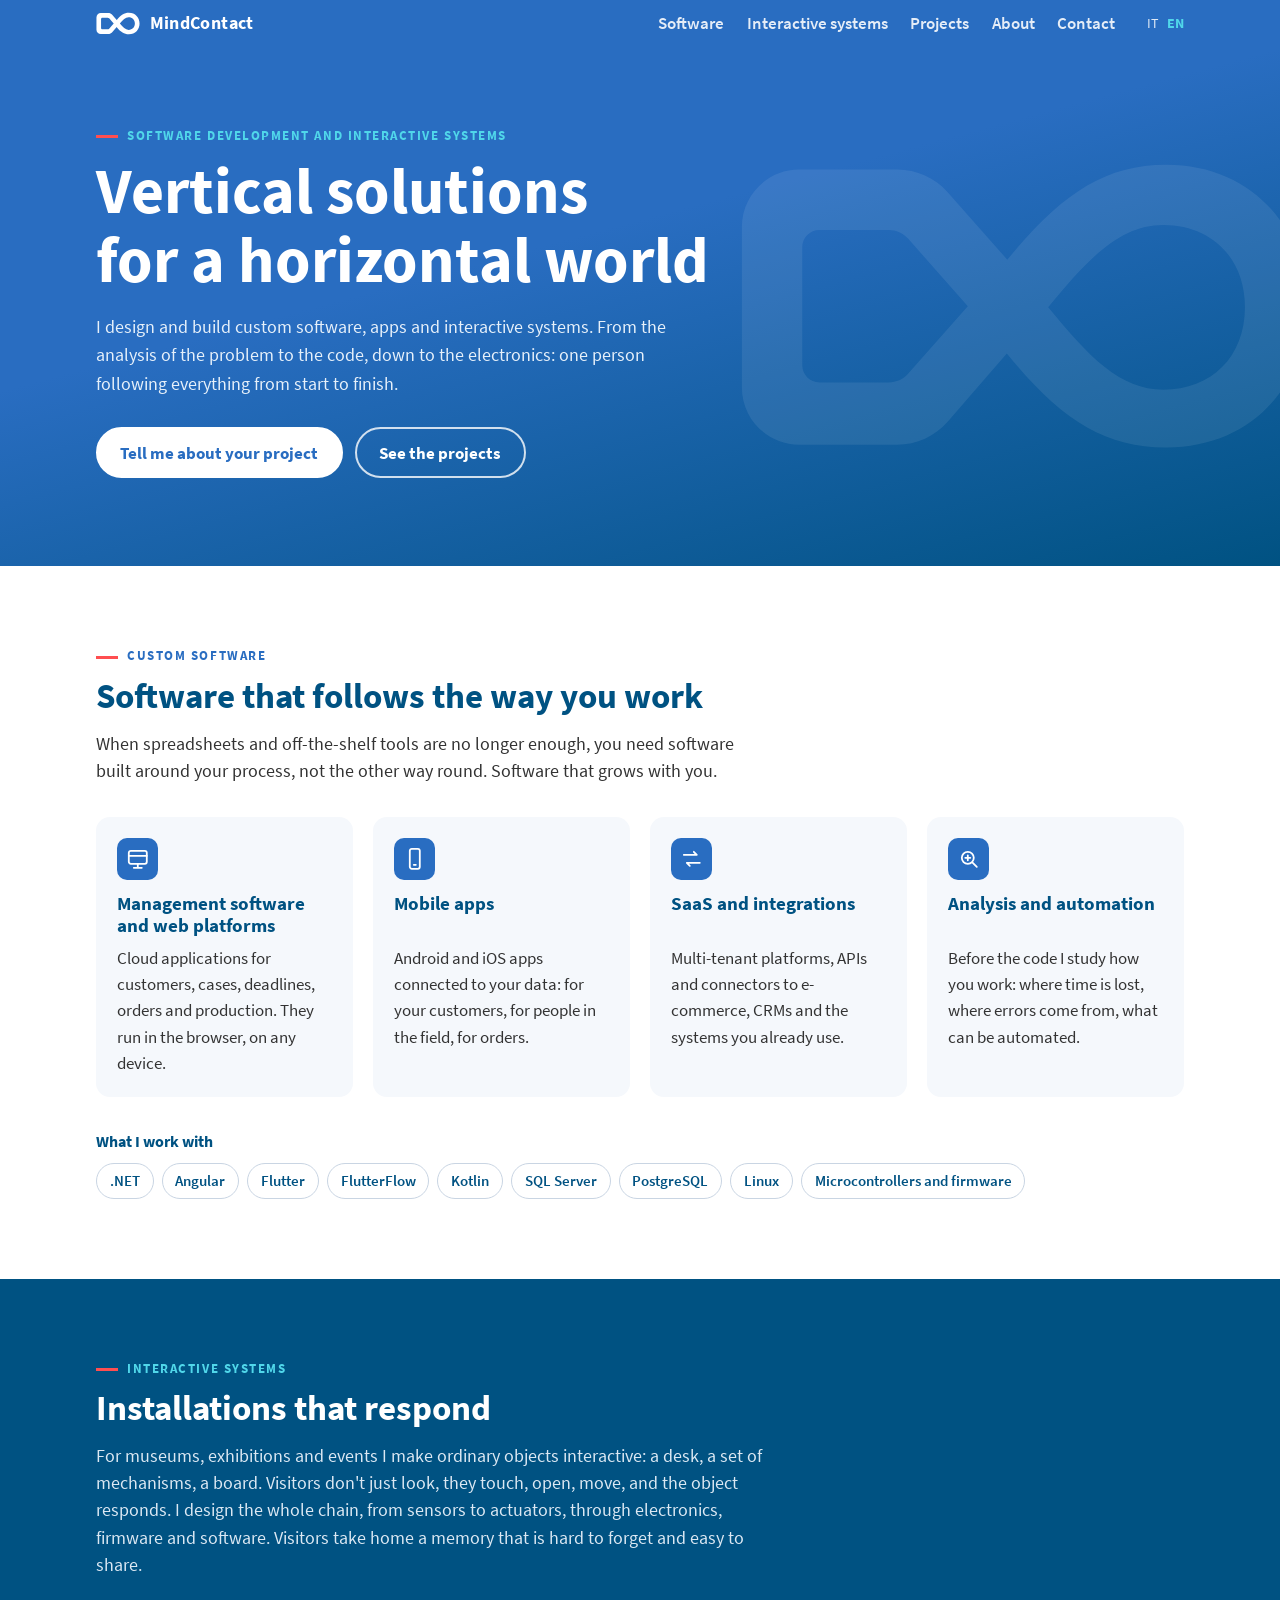
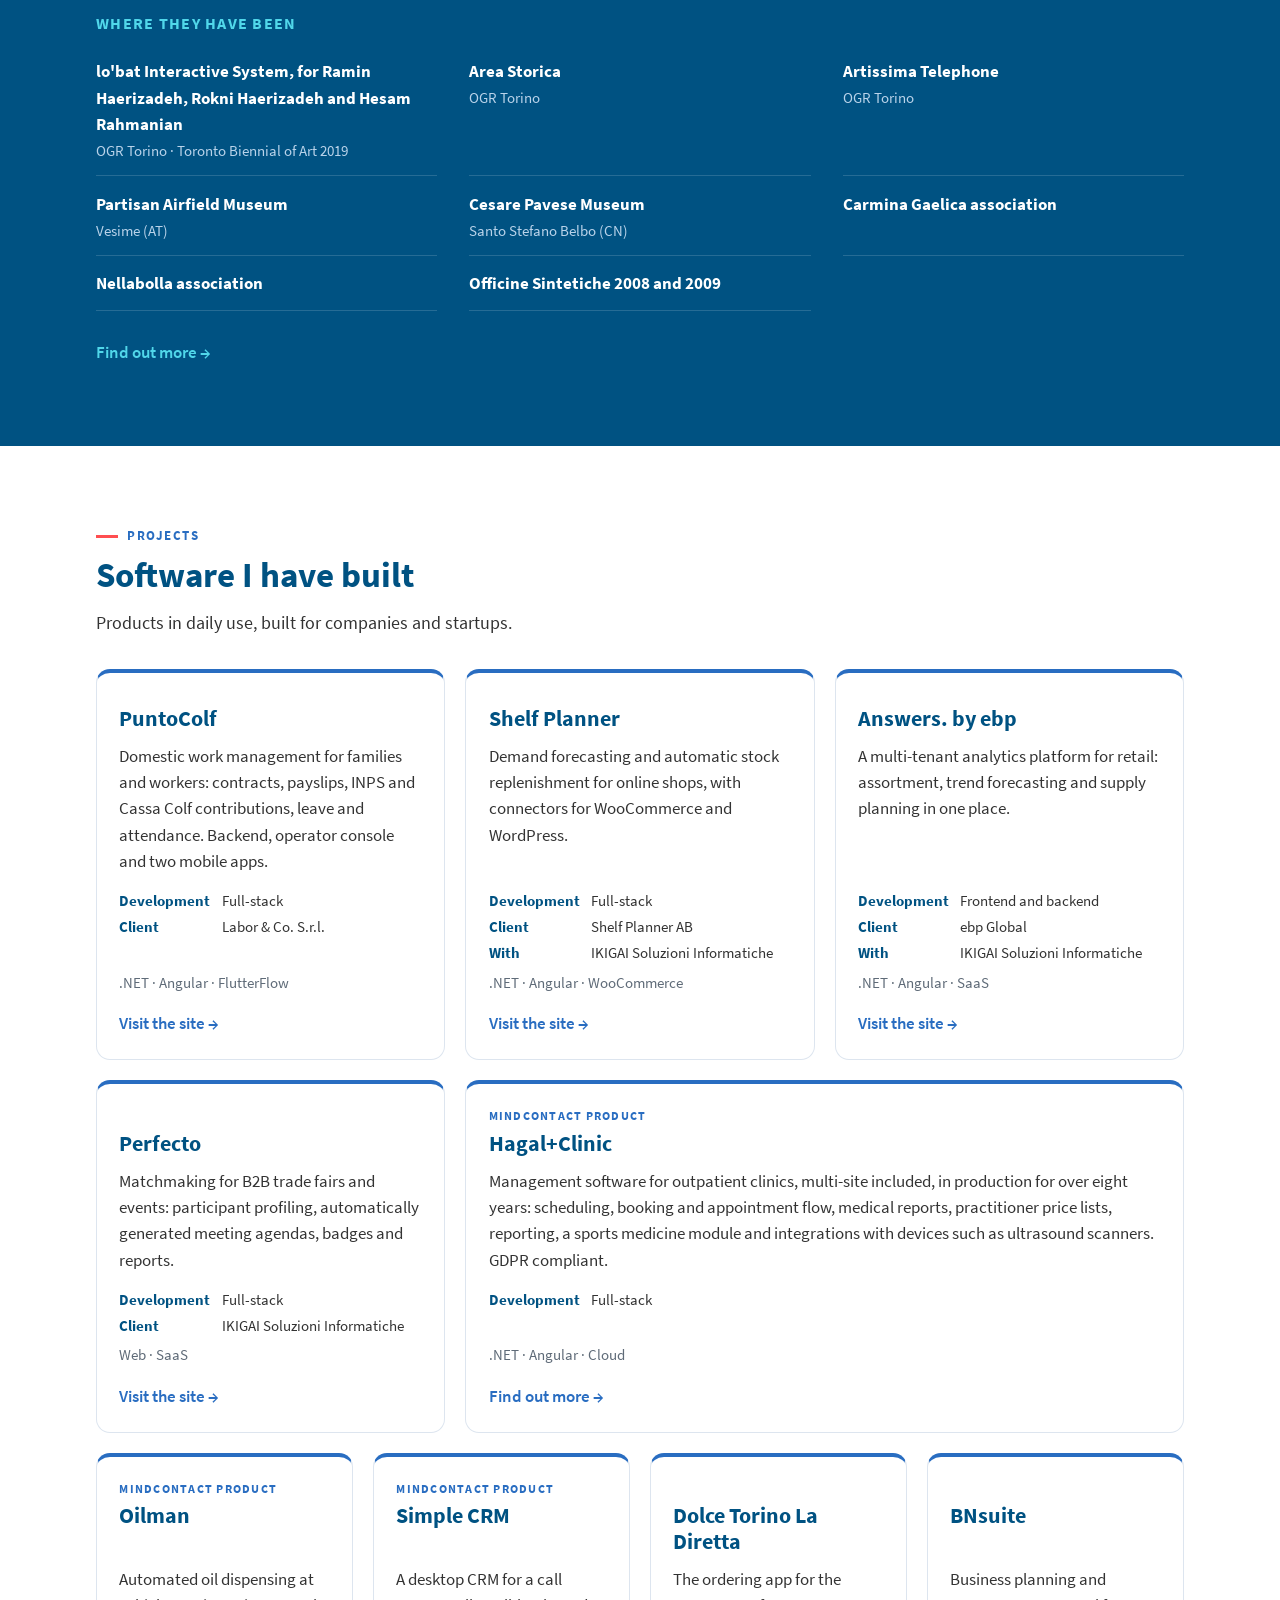
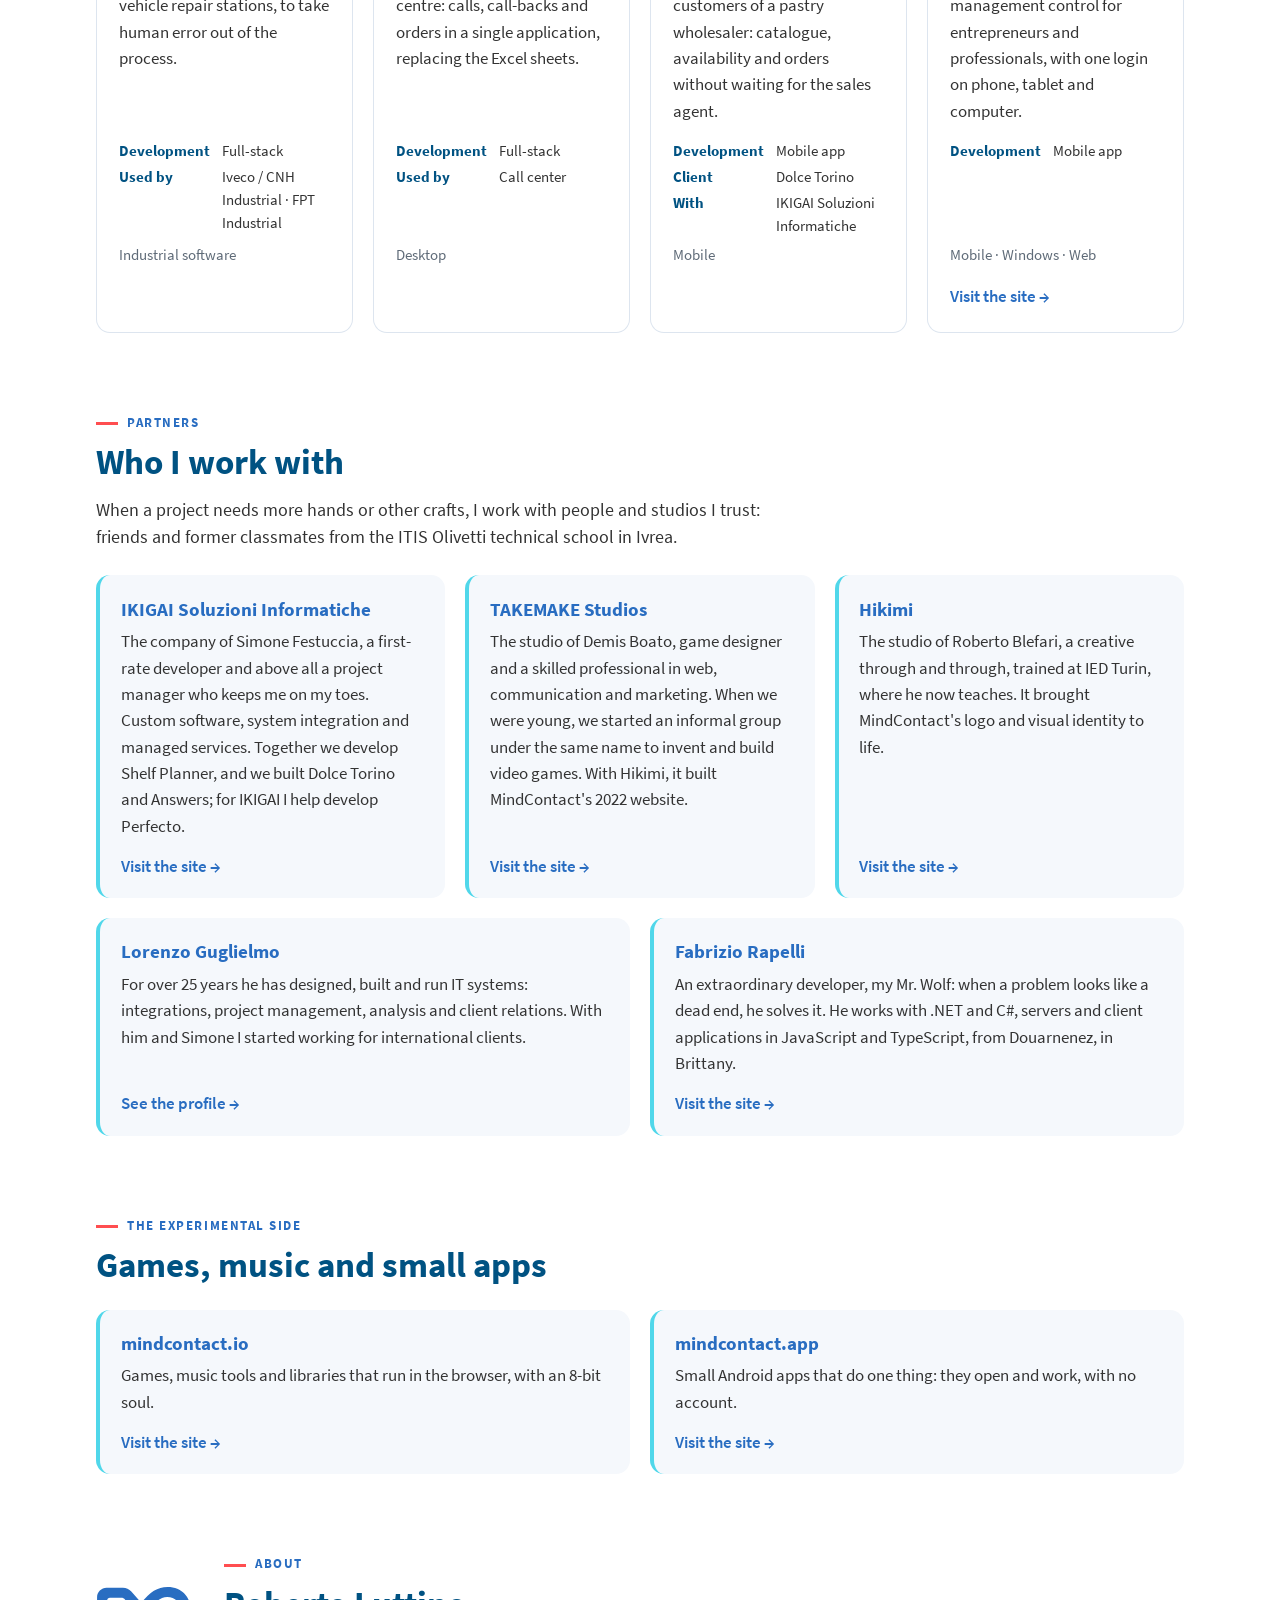
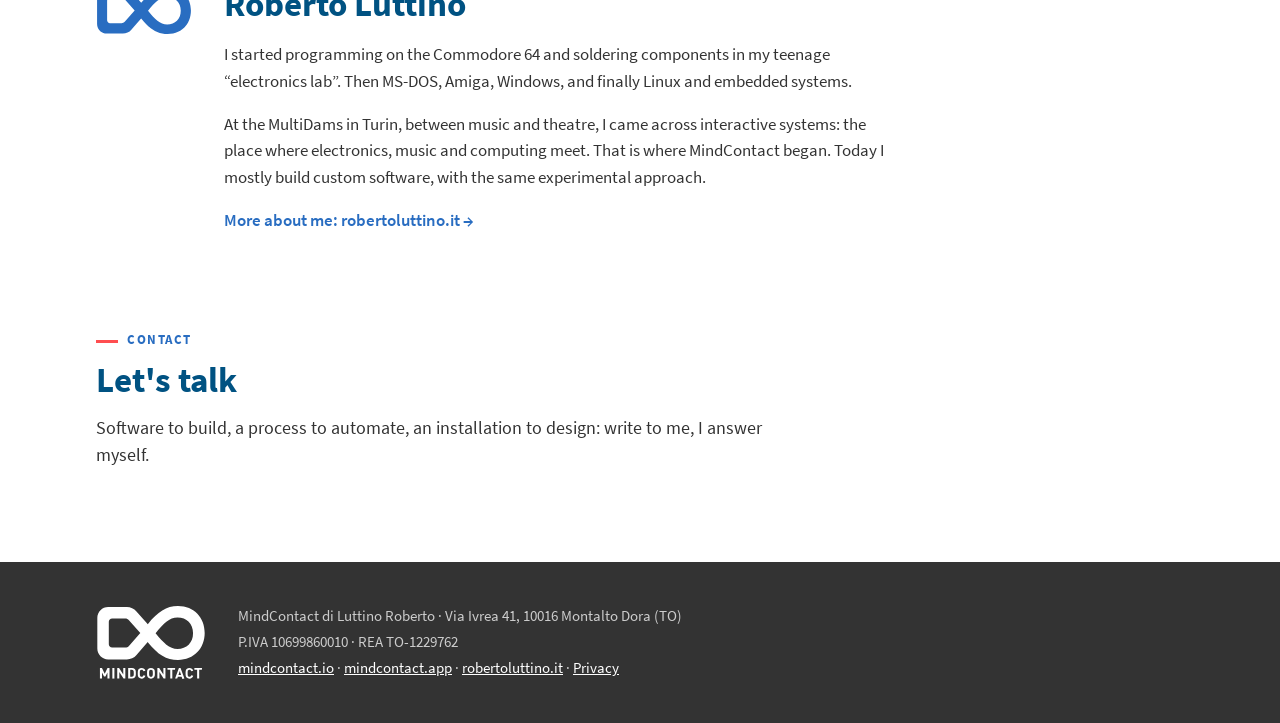
==== docs/en/index.html @ 70310ab3 "feat: sito statico di mindcontact.net" ====
<!doctype html>
<html lang="en">
<head>
<meta charset="utf-8">
<meta name="viewport" content="width=device-width, initial-scale=1">
<title>MindContact — software development and interactive systems</title>
<meta name="description" content="MindContact designs and builds custom software, apps and interactive systems for museums, exhibitions and events. Roberto Luttino, Turin, Italy.">
<meta name="theme-color" content="#296DC1">
<link rel="canonical" href="https://www.mindcontact.net/en/">
<link rel="alternate" hreflang="it" href="https://www.mindcontact.net/">
<link rel="alternate" hreflang="en" href="https://www.mindcontact.net/en/">
<meta property="og:title" content="MindContact — software development and interactive systems">
<meta property="og:description" content="MindContact designs and builds custom software, apps and interactive systems for museums, exhibitions and events. Roberto Luttino, Turin, Italy.">
<meta property="og:url" content="https://www.mindcontact.net/en/">
<meta property="og:type" content="website">
<link rel="icon" href="../assets/img/favicon.svg" type="image/svg+xml">
<link rel="apple-touch-icon" href="../assets/img/apple-touch-icon.png">
<link rel="preload" href="../assets/fonts/SourceSansPro-Regular.woff2" as="font" type="font/woff2" crossorigin>
<link rel="stylesheet" href="../assets/site.css">
</head>
<body>
<!-- Generata da tools/build.py: non modificarla a mano, si riscrive. -->
<header class="top">
  <div class="top-inner">
    <a class="brand" href="./"><img src="../assets/img/mark-white.svg" alt="" width="44" height="23"><span>MindContact</span></a>
    <p class="lang"><a href="../" hreflang="it" lang="it">IT</a><strong>EN</strong></p>
    <details class="menu">
      <summary>Menu</summary>
      <nav><a href="#software">Software</a><a href="interactive-systems/">Interactive systems</a><a href="#progetti">Projects</a><a href="#chi-sono">About</a><a href="#contatti">Contact</a></nav>
    </details>
  </div>
</header>
<main>
  <section class="hero">
    <div class="hero-inner">
      <p class="kicker">Software development and interactive systems</p>
      <h1>Vertical solutions<br>for a horizontal world</h1>
      <p class="lede">I design and build custom software, apps and interactive systems. From the analysis of the problem to the code, down to the electronics: one person following everything from start to finish.</p>
      <p class="hero-actions"><a class="button" href="#contatti">Tell me about your project</a><a class="button button--ghost" href="#progetti">See the projects</a></p>
    </div>
    <img class="hero-mark" src="../assets/img/mark-white.svg" alt="" width="776" height="396">
  </section>
  <section class="section" id="software">
    <p class="kicker">Custom software</p>
    <h2>Software that follows the way you work</h2>
    <p class="section-lede">When spreadsheets and off-the-shelf tools are no longer enough, you need software built around your process, not the other way round. Software that grows with you.</p>
    <ul class="tiles">
      <li class="tile"><svg class="tile-icon" viewBox="0 0 24 24" aria-hidden="true"><rect x="3" y="4" width="18" height="13" rx="2"/><path d="M8 21h8M12 17v4M3 9h18"/></svg><h3>Management software and web platforms</h3><p>Cloud applications for customers, cases, deadlines, orders and production. They run in the browser, on any device.</p></li>
      <li class="tile"><svg class="tile-icon" viewBox="0 0 24 24" aria-hidden="true"><rect x="7" y="2" width="10" height="20" rx="2"/><path d="M11 18h2"/></svg><h3>Mobile apps</h3><p>Android and iOS apps connected to your data: for your customers, for people in the field, for orders.</p></li>
      <li class="tile"><svg class="tile-icon" viewBox="0 0 24 24" aria-hidden="true"><path d="M4 8h13l-3-3M20 16H7l3 3"/></svg><h3>SaaS and integrations</h3><p>Multi-tenant platforms, APIs and connectors to e-commerce, CRMs and the systems you already use.</p></li>
      <li class="tile"><svg class="tile-icon" viewBox="0 0 24 24" aria-hidden="true"><circle cx="11" cy="11" r="6"/><path d="M20 20l-4.5-4.5M8.5 11h5M11 8.5v5"/></svg><h3>Analysis and automation</h3><p>Before the code I study how you work: where time is lost, where errors come from, what can be automated.</p></li>
    </ul>
    <h3 class="stack-title">What I work with</h3>
    <ul class="chips"><li>.NET</li><li>Angular</li><li>Flutter</li><li>FlutterFlow</li><li>Kotlin</li><li>SQL Server</li><li>PostgreSQL</li><li>Linux</li><li>Microcontrollers and firmware</li></ul>
  </section>
  <section class="band" id="interattivi">
    <div class="band-inner">
      <p class="kicker">Interactive systems</p>
      <h2>Installations that respond</h2>
      <p class="section-lede">For museums, exhibitions and events I make ordinary objects interactive: a desk, a set of mechanisms, a board. Visitors don&#x27;t just look, they touch, open, move, and the object responds. I design the whole chain, from sensors to actuators, through electronics, firmware and software. Visitors take home a memory that is hard to forget and easy to share.</p>
      <h3>Where they have been</h3>
      <ul class="venues">
        <li><strong>lo&#x27;bat Interactive System, for Ramin Haerizadeh, Rokni Haerizadeh and Hesam Rahmanian</strong><span>OGR Torino · Toronto Biennial of Art 2019</span></li>
        <li><strong>Area Storica</strong><span>OGR Torino</span></li>
        <li><strong>Artissima Telephone</strong><span>OGR Torino</span></li>
        <li><strong>Partisan Airfield Museum</strong><span>Vesime (AT)</span></li>
        <li><strong>Cesare Pavese Museum</strong><span>Santo Stefano Belbo (CN)</span></li>
        <li><strong>Carmina Gaelica association</strong></li>
        <li><strong>Nellabolla association</strong></li>
        <li><strong>Officine Sintetiche 2008 and 2009</strong></li>
      </ul>
      <p class="band-more"><a class="link" href="interactive-systems/">Find out more <span aria-hidden="true">→</span></a></p>
    </div>
  </section>
  <section class="section" id="progetti">
    <p class="kicker">Projects</p>
    <h2>Software I have built</h2>
    <p class="section-lede">Products in daily use, built for companies and startups.</p>
    <ul class="cards cards--major">
      <li class="card card--lead">
        <span></span>
        <h3>PuntoColf</h3>
        <p>Domestic work management for families and workers: contracts, payslips, INPS and Cassa Colf contributions, leave and attendance. Backend, operator console and two mobile apps.</p>
        <dl class="meta"><dt>Development</dt><dd>Full-stack</dd><dt>Client</dt><dd>Labor &amp; Co. S.r.l.</dd></dl>
        <dl class="meta"><dt class="sr-only">Tech</dt><dd class="tech">.NET · Angular · FlutterFlow</dd></dl>
        <a class="link" href="https://www.puntocolf.it/" rel="noopener" target="_blank">Visit the site <span aria-hidden="true">→</span></a>
      </li>
      <li class="card card--lead">
        <span></span>
        <h3>Shelf Planner</h3>
        <p>Demand forecasting and automatic stock replenishment for online shops, with connectors for WooCommerce and WordPress.</p>
        <dl class="meta"><dt>Development</dt><dd>Full-stack</dd><dt>Client</dt><dd>Shelf Planner AB</dd><dt>With</dt><dd>IKIGAI Soluzioni Informatiche</dd></dl>
        <dl class="meta"><dt class="sr-only">Tech</dt><dd class="tech">.NET · Angular · WooCommerce</dd></dl>
        <a class="link" href="https://www.shelfplanner.com/" rel="noopener" target="_blank">Visit the site <span aria-hidden="true">→</span></a>
      </li>
      <li class="card card--lead">
        <span></span>
        <h3>Answers. by ebp</h3>
        <p>A multi-tenant analytics platform for retail: assortment, trend forecasting and supply planning in one place.</p>
        <dl class="meta"><dt>Development</dt><dd>Frontend and backend</dd><dt>Client</dt><dd>ebp Global</dd><dt>With</dt><dd>IKIGAI Soluzioni Informatiche</dd></dl>
        <dl class="meta"><dt class="sr-only">Tech</dt><dd class="tech">.NET · Angular · SaaS</dd></dl>
        <a class="link" href="https://ebp-global.com/answers-by-ebp-insights-for-assortment-trend-supply/" rel="noopener" target="_blank">Visit the site <span aria-hidden="true">→</span></a>
      </li>
      <li class="card card--lead">
        <span></span>
        <h3>Perfecto</h3>
        <p>Matchmaking for B2B trade fairs and events: participant profiling, automatically generated meeting agendas, badges and reports.</p>
        <dl class="meta"><dt>Development</dt><dd>Full-stack</dd><dt>Client</dt><dd>IKIGAI Soluzioni Informatiche</dd></dl>
        <dl class="meta"><dt class="sr-only">Tech</dt><dd class="tech">Web · SaaS</dd></dl>
        <a class="link" href="https://perfecto-events.com/" rel="noopener" target="_blank">Visit the site <span aria-hidden="true">→</span></a>
      </li>
      <li class="card card--lead card--wide">
        <p class="role">MindContact product</p>
        <h3>Hagal+Clinic</h3>
        <p>Management software for outpatient clinics, multi-site included, in production for over eight years: scheduling, booking and appointment flow, medical reports, practitioner price lists, reporting, a sports medicine module and integrations with devices such as ultrasound scanners. GDPR compliant.</p>
        <dl class="meta"><dt>Development</dt><dd>Full-stack</dd></dl>
        <dl class="meta"><dt class="sr-only">Tech</dt><dd class="tech">.NET · Angular · Cloud</dd></dl>
        <a class="link" href="hagalclinic/">Find out more <span aria-hidden="true">→</span></a>
      </li>
    </ul>
    <ul class="cards">
      <li class="card card--lead">
        <p class="role">MindContact product</p>
        <h3>Oilman</h3>
        <p>Automated oil dispensing at vehicle repair stations, to take human error out of the process.</p>
        <dl class="meta"><dt>Development</dt><dd>Full-stack</dd><dt>Used by</dt><dd>Iveco / CNH Industrial · FPT Industrial</dd></dl>
        <dl class="meta"><dt class="sr-only">Tech</dt><dd class="tech">Industrial software</dd></dl>
        <span></span>
      </li>
      <li class="card card--lead">
        <p class="role">MindContact product</p>
        <h3>Simple CRM</h3>
        <p>A desktop CRM for a call centre: calls, call-backs and orders in a single application, replacing the Excel sheets.</p>
        <dl class="meta"><dt>Development</dt><dd>Full-stack</dd><dt>Used by</dt><dd>Call center</dd></dl>
        <dl class="meta"><dt class="sr-only">Tech</dt><dd class="tech">Desktop</dd></dl>
        <span></span>
      </li>
      <li class="card card--lead">
        <span></span>
        <h3>Dolce Torino La Diretta</h3>
        <p>The ordering app for the customers of a pastry wholesaler: catalogue, availability and orders without waiting for the sales agent.</p>
        <dl class="meta"><dt>Development</dt><dd>Mobile app</dd><dt>Client</dt><dd>Dolce Torino</dd><dt>With</dt><dd>IKIGAI Soluzioni Informatiche</dd></dl>
        <dl class="meta"><dt class="sr-only">Tech</dt><dd class="tech">Mobile</dd></dl>
        <span></span>
      </li>
      <li class="card card--lead">
        <span></span>
        <h3>BNsuite</h3>
        <p>Business planning and management control for entrepreneurs and professionals, with one login on phone, tablet and computer.</p>
        <dl class="meta"><dt>Development</dt><dd>Mobile app</dd></dl>
        <dl class="meta"><dt class="sr-only">Tech</dt><dd class="tech">Mobile · Windows · Web</dd></dl>
        <a class="link" href="https://bnsuite.com/" rel="noopener" target="_blank">Visit the site <span aria-hidden="true">→</span></a>
      </li>
    </ul>
  </section>
  <section class="section lab" id="partner">
    <p class="kicker">Partners</p>
    <h2>Who I work with</h2>
    <p class="section-lede">When a project needs more hands or other crafts, I work with people and studios I trust: friends and former classmates from the ITIS Olivetti technical school in Ivrea.</p>
    <ul class="sites sites--five">
      <li><a href="https://www.ikigai-soluzioni.it/" target="_blank" rel="noopener"><strong>IKIGAI Soluzioni Informatiche</strong><span>The company of Simone Festuccia, a first-rate developer and above all a project manager who keeps me on my toes. Custom software, system integration and managed services. Together we develop Shelf Planner, and we built Dolce Torino and Answers; for IKIGAI I help develop Perfecto.</span><span class="go">Visit the site <span aria-hidden="true">→</span></span></a></li>
      <li><a href="https://takemakestudios.com/" target="_blank" rel="noopener"><strong>TAKEMAKE Studios</strong><span>The studio of Demis Boato, game designer and a skilled professional in web, communication and marketing. When we were young, we started an informal group under the same name to invent and build video games. With Hikimi, it built MindContact&#x27;s 2022 website.</span><span class="go">Visit the site <span aria-hidden="true">→</span></span></a></li>
      <li><a href="https://hikimi.it/" target="_blank" rel="noopener"><strong>Hikimi</strong><span>The studio of Roberto Blefari, a creative through and through, trained at IED Turin, where he now teaches. It brought MindContact&#x27;s logo and visual identity to life.</span><span class="go">Visit the site <span aria-hidden="true">→</span></span></a></li>
      <li><a href="https://www.linkedin.com/in/lorenzoguglielmo/" target="_blank" rel="noopener"><strong>Lorenzo Guglielmo</strong><span>For over 25 years he has designed, built and run IT systems: integrations, project management, analysis and client relations. With him and Simone I started working for international clients.</span><span class="go">See the profile <span aria-hidden="true">→</span></span></a></li>
      <li><a href="https://www.rapelli.net/" target="_blank" rel="noopener"><strong>Fabrizio Rapelli</strong><span>An extraordinary developer, my Mr. Wolf: when a problem looks like a dead end, he solves it. He works with .NET and C#, servers and client applications in JavaScript and TypeScript, from Douarnenez, in Brittany.</span><span class="go">Visit the site <span aria-hidden="true">→</span></span></a></li>
    </ul>
  </section>
  <section class="section lab">
    <p class="kicker">The experimental side</p>
    <h2>Games, music and small apps</h2>
    <ul class="sites">
      <li><a href="https://mindcontact.io/en/" target="_blank" rel="noopener"><strong>mindcontact.io</strong><span>Games, music tools and libraries that run in the browser, with an 8-bit soul.</span><span class="go">Visit the site <span aria-hidden="true">→</span></span></a></li>
      <li><a href="https://mindcontact.app/en/" target="_blank" rel="noopener"><strong>mindcontact.app</strong><span>Small Android apps that do one thing: they open and work, with no account.</span><span class="go">Visit the site <span aria-hidden="true">→</span></span></a></li>
    </ul>
  </section>
  <section class="section about" id="chi-sono">
    <img class="about-mark" src="../assets/img/mark.svg" alt="" width="96" height="49" loading="lazy">
    <div>
      <p class="kicker">About</p>
      <h2>Roberto Luttino</h2>
      <p>I started programming on the Commodore 64 and soldering components in my teenage “electronics lab”. Then MS-DOS, Amiga, Windows, and finally Linux and embedded systems.</p>
      <p>At the MultiDams in Turin, between music and theatre, I came across interactive systems: the place where electronics, music and computing meet. That is where MindContact began. Today I mostly build custom software, with the same experimental approach.</p>
      <p><a class="link" href="https://robertoluttino.it/" target="_blank" rel="noopener">More about me: robertoluttino.it <span aria-hidden="true">→</span></a></p>
    </div>
  </section>
  <section class="section contact" id="contatti">
    <p class="kicker">Contact</p>
    <h2>Let&#x27;s talk</h2>
    <p class="section-lede">Software to build, a process to automate, an installation to design: write to me, I answer myself.</p>
    <div data-mc-contact data-site="mindcontact.net" data-lang="en"></div>
    <noscript><p>The contact form needs JavaScript.</p></noscript>
  </section>
</main>
<footer class="foot">
  <div class="foot-inner">
    <img src="../assets/img/logo-white.svg" alt="MindContact" width="110" height="75">
    <div>
      <p>MindContact di Luttino Roberto · Via Ivrea 41, 10016 Montalto Dora (TO)</p>
      <p>P.IVA 10699860010 · REA TO-1229762</p>
      <p><a href="https://mindcontact.io/" target="_blank" rel="noopener">mindcontact.io</a> · <a href="https://mindcontact.app/" target="_blank" rel="noopener">mindcontact.app</a> · <a href="https://robertoluttino.it/" target="_blank" rel="noopener">robertoluttino.it</a> · <a href="#privacy-form">Privacy</a></p>
    </div>
  </div>
</footer>
<script src="https://forms.mindcontact.net/v1/widget.js" defer></script>
<script src="../assets/js/site.js" defer></script>
</body>
</html>
---- docs/assets/site.css ----
/* mindcontact.net — brand colours and font from ../mindcontact-identity.
   Mobile first: the base rules are the phone layout, min-width queries scale up
   to tablet (48rem) and desktop (64rem). */

@font-face { font-family: "Source Sans Pro"; font-weight: 400; font-display: swap; src: url("fonts/SourceSansPro-Regular.woff2") format("woff2"); }
@font-face { font-family: "Source Sans Pro"; font-weight: 600; font-display: swap; src: url("fonts/SourceSansPro-SemiBold.woff2") format("woff2"); }
@font-face { font-family: "Source Sans Pro"; font-weight: 700; font-display: swap; src: url("fonts/SourceSansPro-Bold.woff2") format("woff2"); }

:root {
  --navy: #005282;
  --blue: #296DC1;
  --cyan: #50D7EA;
  --red: #FF4E50;
  --ink: #333333;
  --line: #CCCCCC;
  --paper: #F5F8FC;
  --width: 72rem;
  --pad: 1.25rem;
  --radius: 14px;
}

* { box-sizing: border-box; }
html { scroll-behavior: smooth; scroll-padding-top: 4.5rem; -webkit-text-size-adjust: 100%; }
body {
  margin: 0;
  font: 400 1.0625rem/1.55 "Source Sans Pro", system-ui, sans-serif;
  color: var(--ink);
  background: #fff;
}
a { color: var(--blue); }
a:hover { color: var(--navy); }
img { display: block; max-width: 100%; }
h1, h2, h3 { color: var(--navy); line-height: 1.15; margin: 0; }
h2 { font-size: 1.85rem; }
h3 { font-size: 1.2rem; }
.sr-only { position: absolute; width: 1px; height: 1px; overflow: hidden; clip: rect(0 0 0 0); white-space: nowrap; }
a:focus-visible, button:focus-visible, summary:focus-visible { outline: 3px solid var(--cyan); outline-offset: 2px; }

.kicker {
  margin: 0 0 .6rem;
  font-weight: 700;
  font-size: .8rem;
  letter-spacing: .12em;
  text-transform: uppercase;
  color: var(--blue);
}
.kicker::before {
  content: "";
  display: inline-block;
  width: 1.4rem;
  height: 3px;
  margin-right: .55rem;
  vertical-align: middle;
  background: var(--red);
}

.button {
  display: inline-flex;
  align-items: center;
  justify-content: center;
  min-height: 3rem;
  padding: .65rem 1.4rem;
  border: 2px solid var(--blue);
  border-radius: 999px;
  background: var(--blue);
  color: #fff;
  font-weight: 700;
  text-decoration: none;
  transition: background .15s, color .15s, border-color .15s;
}
.button:hover { background: var(--navy); border-color: var(--navy); color: #fff; }
.button--ghost { background: transparent; color: #fff; border-color: rgba(255, 255, 255, .8); }
.button--ghost:hover { background: #fff; color: var(--blue); border-color: #fff; }
.link { font-weight: 600; text-decoration: none; }
.link:hover { text-decoration: underline; }

/* Top bar: brand, language, collapsible menu on phones */
.top { position: sticky; top: 0; z-index: 10; background: var(--blue); color: #fff; }
.top-inner {
  max-width: var(--width);
  margin: 0 auto;
  padding: .55rem var(--pad);
  display: flex;
  align-items: center;
  flex-wrap: wrap;
  gap: .5rem 1rem;
}
.brand { display: flex; align-items: center; gap: .6rem; color: #fff; text-decoration: none; font-weight: 700; font-size: 1.15rem; letter-spacing: .02em; }
.brand:hover { color: #fff; }
.lang { margin: 0 0 0 auto; display: flex; gap: .5rem; font-size: .9rem; }
.lang a { color: #fff; text-decoration: none; opacity: .85; }
.lang strong { color: var(--cyan); }
.menu summary {
  list-style: none;
  cursor: pointer;
  min-height: 2.5rem;
  display: flex;
  align-items: center;
  padding: 0 .9rem;
  border: 1px solid rgba(255, 255, 255, .6);
  border-radius: 999px;
  font-weight: 600;
}
.menu summary::-webkit-details-marker { display: none; }
.menu[open] summary { background: #fff; color: var(--blue); }
.menu nav {
  position: absolute;
  left: 0;
  right: 0;
  top: 100%;
  display: grid;
  background: var(--blue);
  border-top: 1px solid rgba(255, 255, 255, .2);
  box-shadow: 0 12px 24px -12px rgba(0, 0, 0, .35);
}
.menu nav a {
  padding: .9rem var(--pad);
  color: #fff;
  text-decoration: none;
  font-weight: 600;
  border-bottom: 1px solid rgba(255, 255, 255, .12);
}

/* Hero */
.hero {
  position: relative;
  overflow: hidden;
  color: #fff;
  background: linear-gradient(165deg, var(--blue) 0%, var(--blue) 40%, var(--navy) 100%);
}
.hero-inner { position: relative; z-index: 1; max-width: var(--width); margin: 0 auto; padding: 3rem var(--pad) 3.5rem; }
.hero .kicker { color: var(--cyan); }
.hero h1 { color: #fff; font-size: 2.3rem; font-weight: 700; line-height: 1.08; }
.hero .lede { max-width: 38rem; margin: 1.2rem 0 1.8rem; font-size: 1.15rem; color: #e6f0fa; }
.hero-actions { display: flex; flex-direction: column; gap: .75rem; margin: 0; }
.hero-actions .button { border-color: #fff; background: #fff; color: var(--blue); }
.hero-actions .button:hover { background: var(--cyan); border-color: var(--cyan); color: var(--navy); }
.hero-actions .button--ghost { background: transparent; color: #fff; border-color: rgba(255, 255, 255, .8); }
.hero-mark { position: absolute; right: -9rem; bottom: -3rem; width: 22rem; opacity: .08; pointer-events: none; }

/* Sections */
.section { max-width: var(--width); margin: 0 auto; padding: 3.5rem var(--pad) 0; }
.section-lede { max-width: 42rem; margin: .9rem 0 0; font-size: 1.1rem; }

.tiles, .cards, .venues, .sites, .chips { list-style: none; margin: 0; padding: 0; }
.tiles { display: grid; gap: 1rem; margin-top: 2rem; }
/* Like the project cards: icon, title and text sit on a subgrid, so the texts start level. */
.tile { display: grid; grid-row: span 3; grid-template-rows: subgrid; row-gap: 0; align-content: start; padding: 1.3rem; border-radius: var(--radius); background: var(--paper); }
.tile-icon {
  width: 2.6rem;
  height: 2.6rem;
  margin-bottom: .8rem;
  padding: .55rem;
  border-radius: 10px;
  background: var(--blue);
  fill: none;
  stroke: #fff;
  stroke-width: 1.8;
  stroke-linecap: round;
  stroke-linejoin: round;
}
.tile p { margin: .5rem 0 0; }
/* Tiles without an icon: title and text only, still aligned row by row. */
.tiles--text .tile { grid-row: span 2; }
/* Steps of the work, numbered. */
.tiles--steps { counter-reset: step; }
.tiles--steps h3::before { counter-increment: step; content: counter(step) ". "; color: var(--blue); }
.stack-title { margin-top: 2.2rem; font-size: 1rem; }
.chips { display: flex; flex-wrap: wrap; gap: .5rem; margin-top: .8rem; }
.chips li { padding: .3rem .8rem; border: 1px solid #c9d5e3; border-radius: 999px; font-size: .95rem; font-weight: 600; color: var(--navy); }

/* Interactive systems band */
.band { margin-top: 3.5rem; background: var(--navy); color: #fff; }
.band-inner { max-width: var(--width); margin: 0 auto; padding: 3.5rem var(--pad); }
.band h2, .band h3 { color: #fff; }
.band .kicker { color: var(--cyan); }
.band .section-lede { color: #dbe8f3; }
.band h3 { margin-top: 2.2rem; font-size: 1rem; letter-spacing: .08em; text-transform: uppercase; color: var(--cyan); }
.venues { display: grid; gap: .1rem; margin-top: .8rem; }
.venues li { display: grid; align-content: start; gap: .1rem; padding: .8rem 0; border-bottom: 1px solid rgba(255, 255, 255, .15); }
.venues span { color: #b9d3ea; font-size: .95rem; }

/* Projects */
.cards { display: grid; gap: 1rem; margin-top: 2rem; }
.cards + .cards { margin-top: 1rem; }
/* Each card spans six rows of the list (label, name, text, details, tech, link) through a subgrid,
   so names, details and links line up across a row of cards. */
.card {
  display: grid;
  grid-row: span 6;
  grid-template-rows: subgrid;
  row-gap: 0;
  padding: 1.4rem;
  border: 1px solid #dde5ef;
  border-radius: var(--radius);
  background: #fff;
}
.card--lead { border-top: 4px solid var(--blue); }
.role { margin: 0 0 .3rem; font-size: .78rem; font-weight: 700; letter-spacing: .1em; text-transform: uppercase; color: var(--blue); }
.card h3 { font-size: 1.4rem; }
.card > p:not(.role) { margin: .7rem 0 0; }
.meta { display: grid; grid-template-columns: auto 1fr; align-content: start; gap: .2rem .7rem; margin: 1rem 0 0; font-size: .92rem; }
.meta dt { font-weight: 700; color: var(--navy); }
.meta dd { margin: 0; }
/* The tech line sits in its own row, after the tallest details of the row of cards. */
.meta .tech { grid-column: 1 / -1; color: #5f6b78; }
.meta:has(.tech) { align-self: end; margin-top: .4rem; }
.card .link { align-self: end; padding-top: 1rem; }
.band-more { margin: 1.8rem 0 0; }
.band .link { color: var(--cyan); }
/* Reading list on the interactive systems page */
.reads { max-width: 46rem; margin: 1.5rem 0 0; padding-left: 1.2rem; }
.reads li { margin: 0 0 .6rem; }
.reads cite { font-style: italic; }
/* Running text on the dedicated pages */
.prose > p:not(.kicker) { max-width: 42rem; margin: .9rem 0 0; font-size: 1.1rem; }
.prose h2 + p { margin-top: 1.2rem; }
/* Key facts in a band: the figure big, the line under it small. */
.facts strong { font-size: 1.5rem; color: var(--cyan); }
.note { margin: 1.5rem 0 0; color: #5f6b78; font-size: .98rem; }

/* Sister sites */
.sites { display: grid; grid-auto-rows: 1fr; gap: 1rem; margin-top: 1.5rem; }
/* Every row has the same height and the link fills its list item, so all boxes match. */
.sites li { display: grid; }
.sites a {
  display: grid;
  grid-template-rows: auto auto 1fr;
  gap: .25rem;
  padding: 1.2rem 1.3rem;
  border-radius: var(--radius);
  background: var(--paper);
  color: var(--ink);
  text-decoration: none;
  border-left: 4px solid var(--cyan);
}
.sites a:hover { background: #eaf2fb; }
.sites strong { color: var(--blue); font-size: 1.2rem; }
/* Same call to action as the project cards, always at the bottom of the box. */
.sites .go { align-self: end; padding-top: .6rem; font-weight: 600; color: var(--blue); }
.sites a:hover .go { text-decoration: underline; }

/* About */
.about { display: grid; gap: 1.2rem; }
.about-mark { width: 4.5rem; }
.about p { max-width: 42rem; }

/* Contact form: the widget of ../mindcontact-forms, coloured with its --mcf-* properties */
.contact { padding-bottom: 4rem; }
[data-mc-contact] { margin-top: 1.8rem; --mcf-accent: var(--blue); --mcf-ink: var(--ink); --mcf-border: #c9d5e3; }
[data-mc-contact] .mcf-field > span { color: var(--navy); }

/* Footer */
.foot { background: var(--ink); color: var(--line); font-size: .92rem; }
.foot-inner { max-width: var(--width); margin: 0 auto; padding: 2.5rem var(--pad); display: grid; gap: 1.2rem; }
.foot p { margin: .2rem 0; }
.foot a { color: #fff; }

/* Tablet */
@media (min-width: 48rem) {
  :root { --pad: 2rem; }
  h2 { font-size: 2.2rem; }
  .hero-inner { padding: 5rem var(--pad) 5.5rem; }
  .hero h1 { font-size: 3.4rem; }
  .hero-actions { flex-direction: row; flex-wrap: wrap; }
  .hero-mark { right: -6rem; bottom: auto; top: 50%; width: 30rem; transform: translateY(-50%); }
  .section { padding-top: 5rem; }
  .band { margin-top: 5rem; }
  .band-inner { padding: 5rem var(--pad); }
  .tiles, .cards, .sites { grid-template-columns: 1fr 1fr; gap: 1.25rem; }
  .cards + .cards { margin-top: 1.25rem; }
  .cards--major > :last-child:nth-child(odd) { grid-column: 1 / -1; }
  .sites > :last-child:nth-child(odd) { grid-column: 1 / -1; }
  .venues { grid-template-columns: 1fr 1fr; column-gap: 2rem; }
  .about { grid-template-columns: auto 1fr; gap: 2rem; align-items: start; }
  .about-mark { width: 6rem; margin-top: 2rem; }
  .foot-inner { grid-template-columns: auto 1fr; align-items: center; gap: 2rem; }
}

/* Desktop: the menu becomes a plain inline nav */
@media (min-width: 64rem) {
  .top-inner { flex-wrap: nowrap; gap: 2rem; }
  .menu { order: 2; margin-left: auto; }
  /* site.js keeps the <details> open here; without JavaScript the toggle stays visible. */
  .js .menu summary { display: none; }
  .menu nav { position: static; display: flex; gap: 1.4rem; background: none; border: 0; box-shadow: none; }
  .menu nav a { padding: 0; border: 0; opacity: .88; }
  .menu nav a:hover { opacity: 1; }
  .lang { order: 3; margin-left: 0; }
  .hero h1 { font-size: 4rem; }
  .hero-mark { right: -2rem; width: 36rem; }
  .tiles { grid-template-columns: repeat(4, 1fr); }
  .tiles--steps { grid-template-columns: repeat(5, 1fr); }
  .cards { grid-template-columns: repeat(4, 1fr); }
  /* Five main products: three on the first row; on the second, the wide one takes twice the room. */
  .cards--major { grid-template-columns: repeat(6, 1fr); }
  .cards--major > * { grid-column: span 2; }
  .cards--major > .card--wide, .cards--major > .card--wide:last-child:nth-child(odd) { grid-column: span 4; }
  /* Five partners: three on the first row, two wider ones on the second. */
  .sites--five { grid-template-columns: repeat(6, 1fr); grid-auto-rows: auto; }
  .sites--five > * { grid-column: span 2; }
  .sites--five > :nth-child(n+4), .sites--five > :last-child:nth-child(odd) { grid-column: span 3; }
  .venues { grid-template-columns: repeat(3, 1fr); }
  .facts { grid-template-columns: repeat(4, 1fr); }
}

@media (prefers-reduced-motion: reduce) {
  html { scroll-behavior: auto; }
  .button { transition: none; }
}
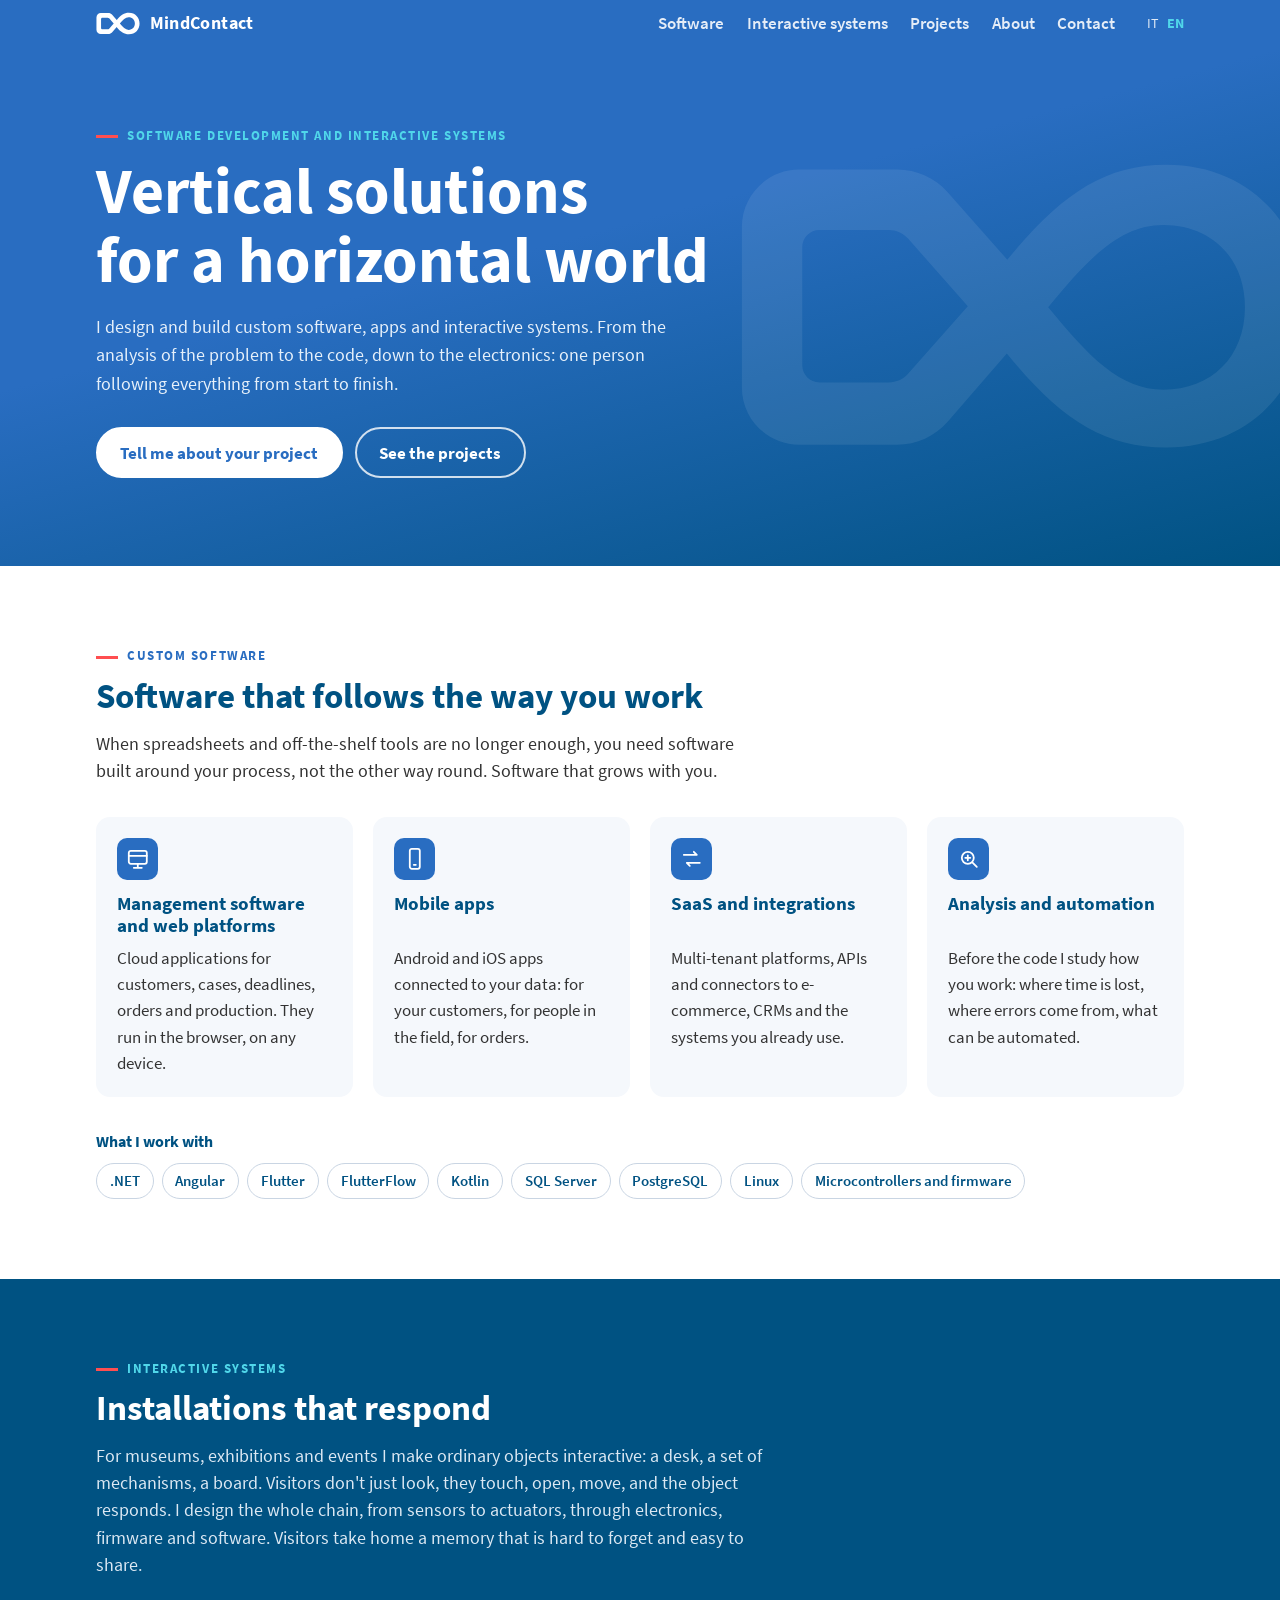
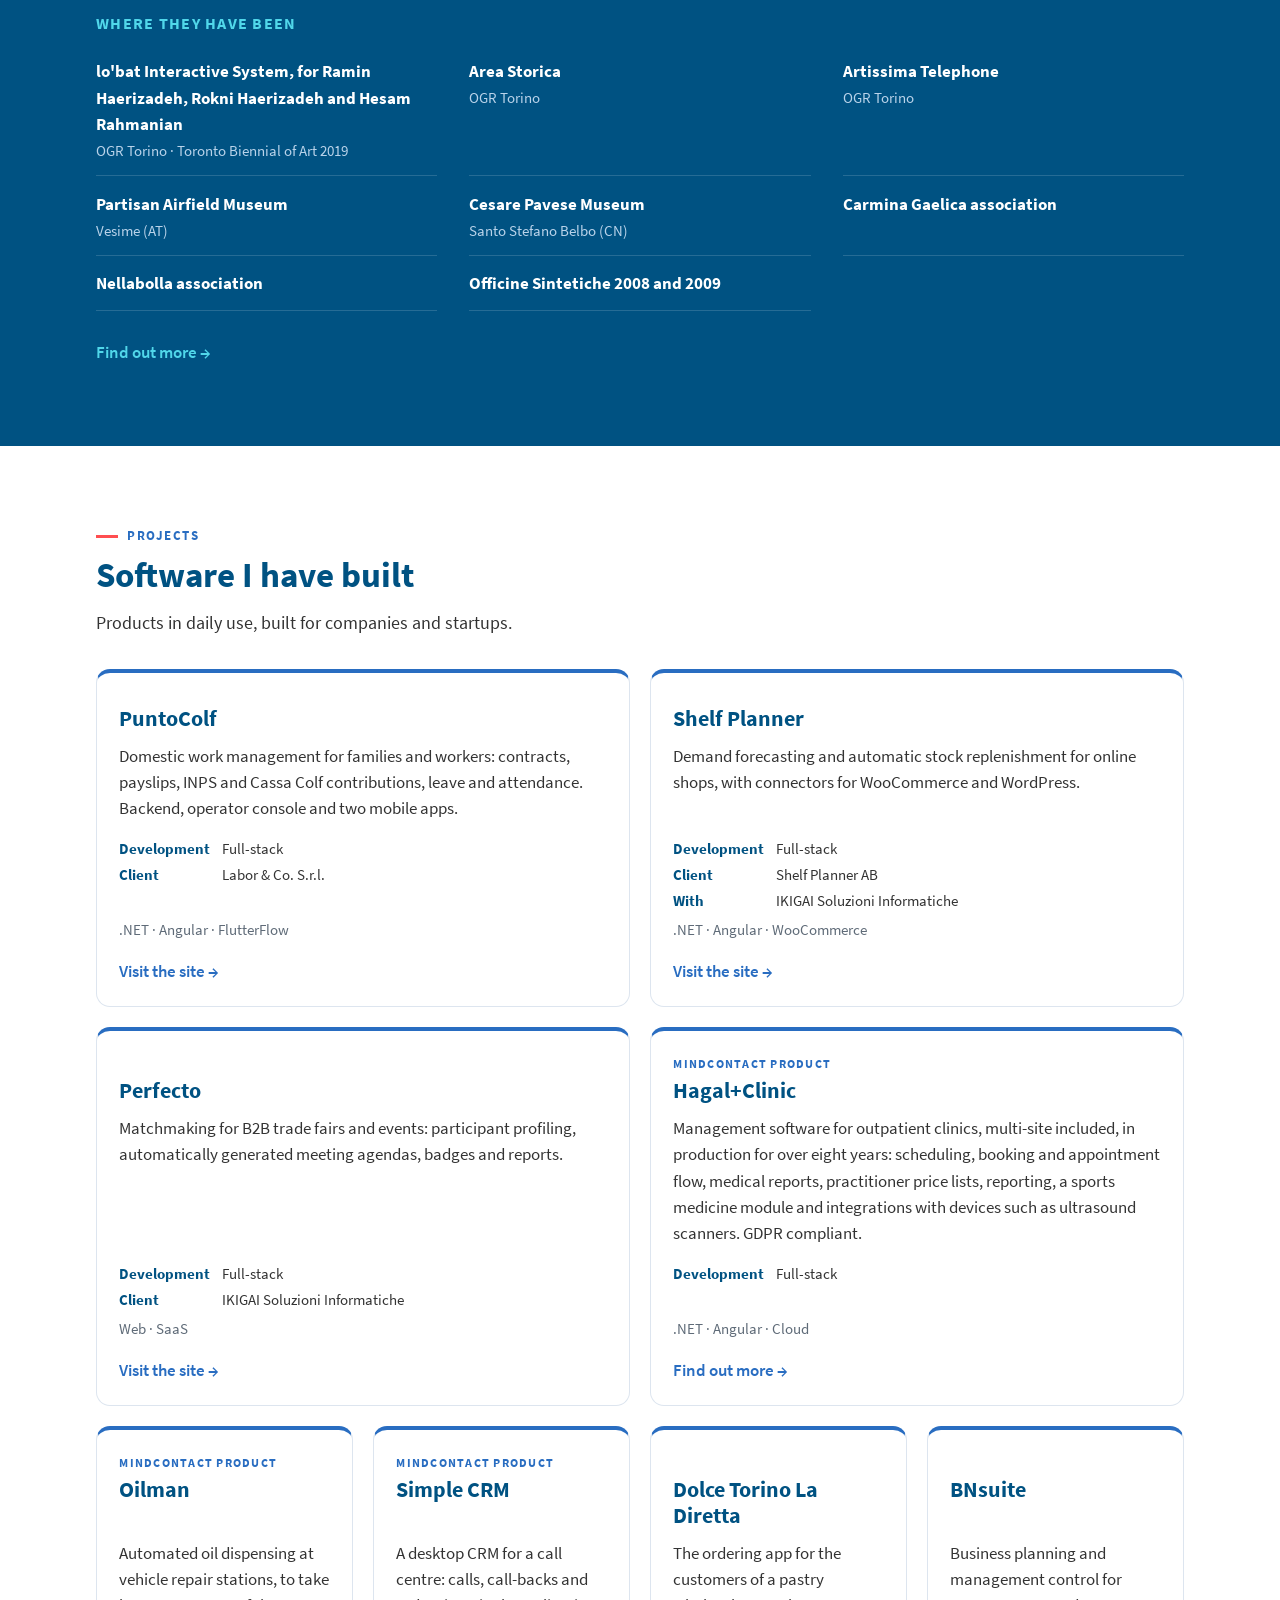
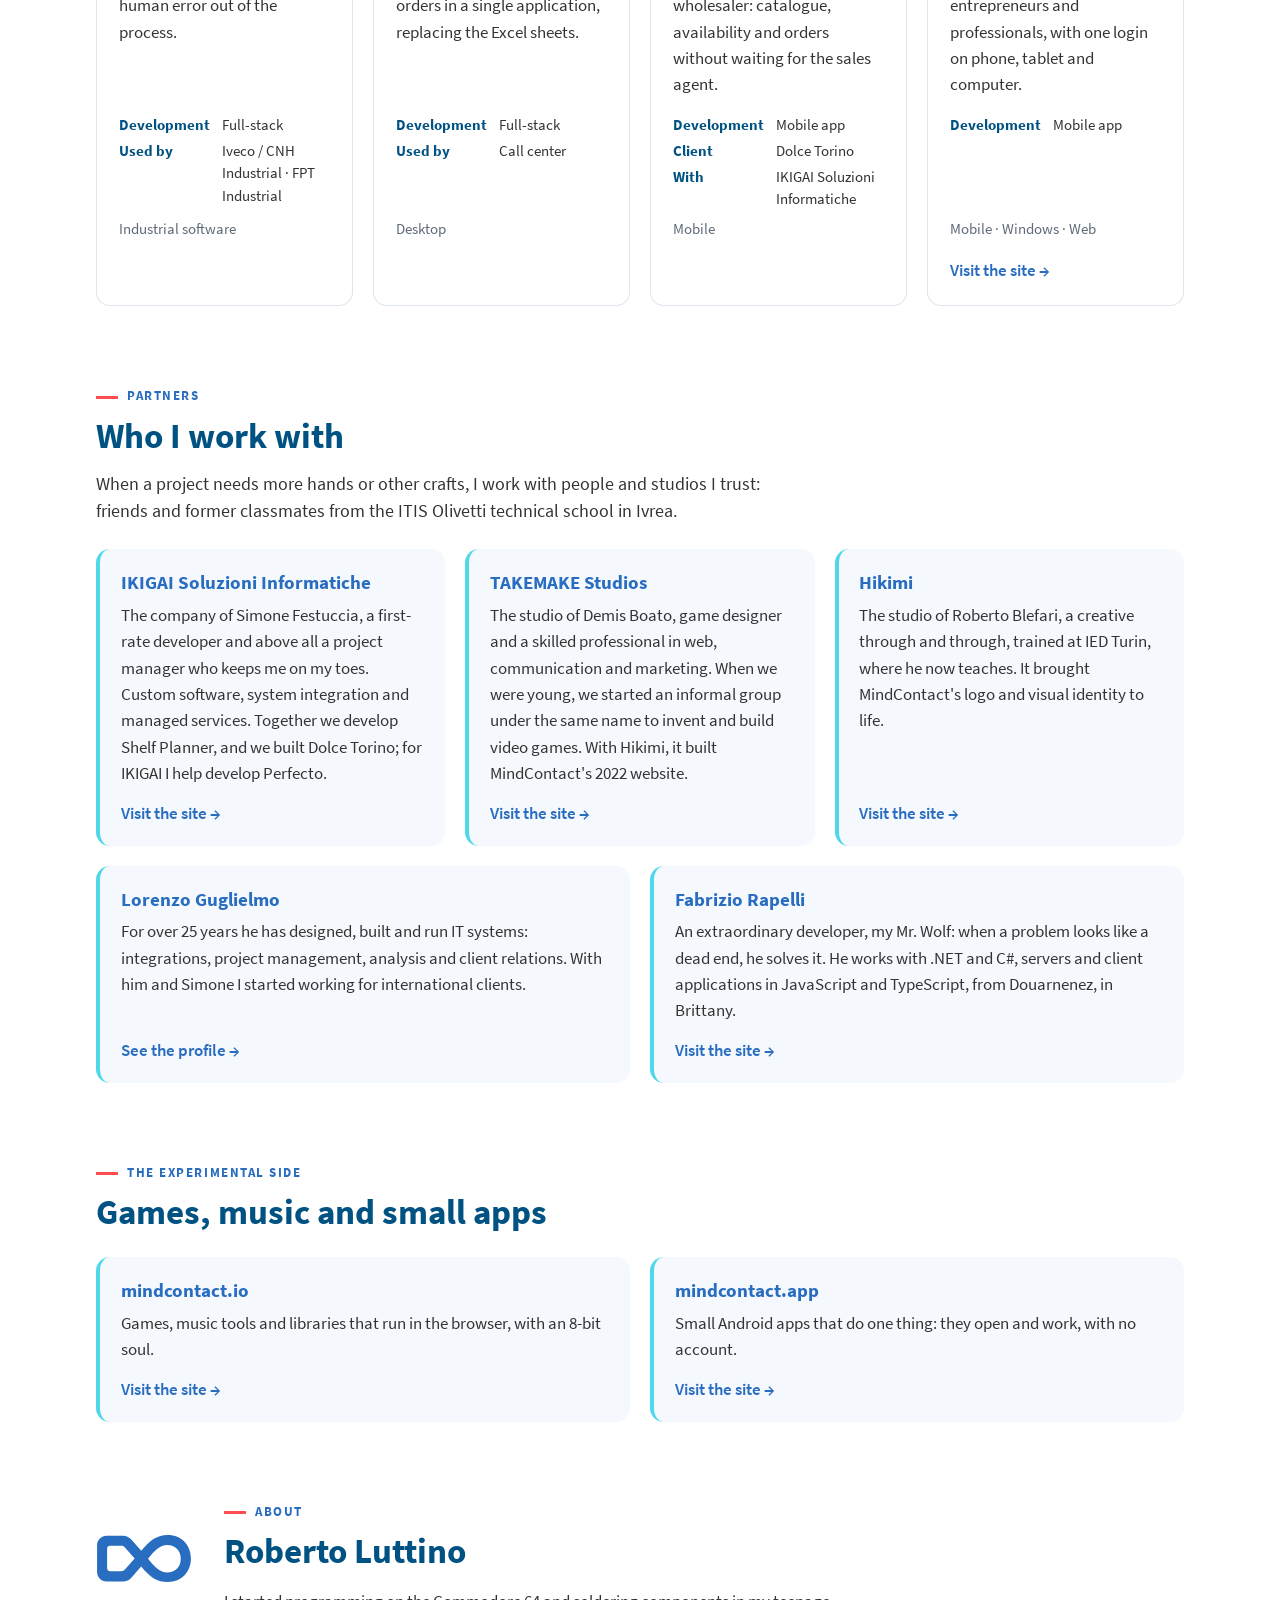
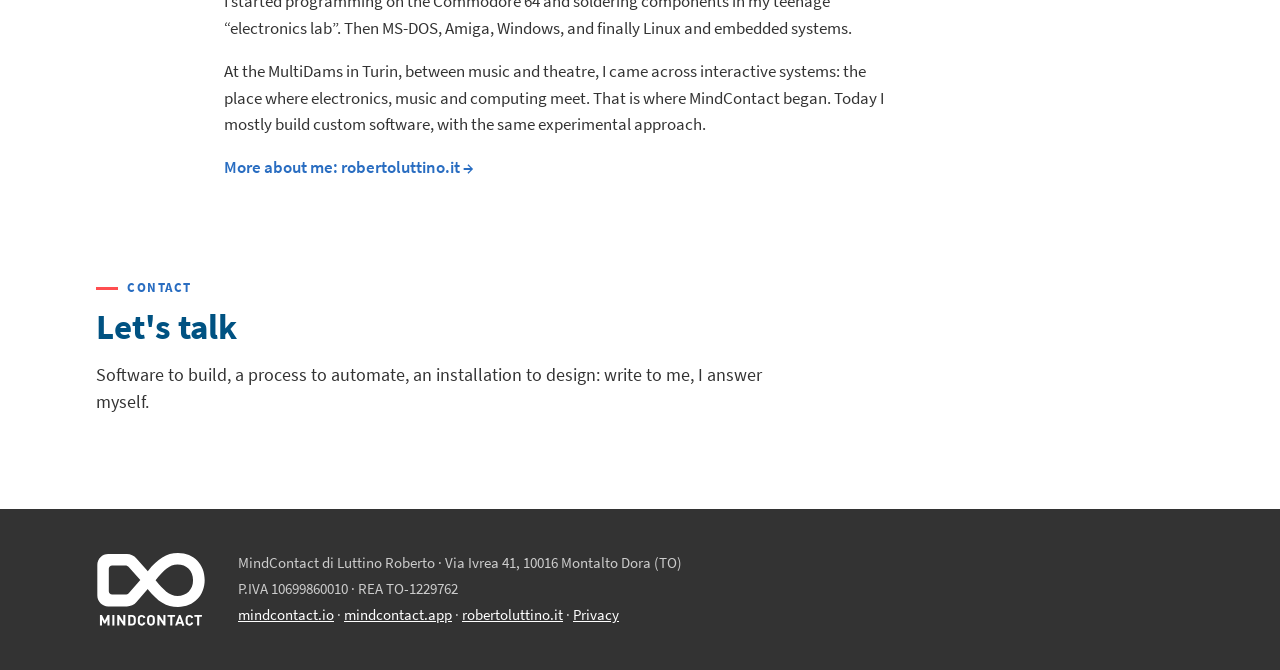
==== commit 434d19c6: "fix: tolto Answers. by ebp dai progetti e dal testo di IKIGAI" ====
--- a/docs/en/index.html
+++ b/docs/en/index.html
@@ -95,21 +95,13 @@
       </li>
       <li class="card card--lead">
         <span></span>
-        <h3>Answers. by ebp</h3>
-        <p>A multi-tenant analytics platform for retail: assortment, trend forecasting and supply planning in one place.</p>
-        <dl class="meta"><dt>Development</dt><dd>Frontend and backend</dd><dt>Client</dt><dd>ebp Global</dd><dt>With</dt><dd>IKIGAI Soluzioni Informatiche</dd></dl>
-        <dl class="meta"><dt class="sr-only">Tech</dt><dd class="tech">.NET · Angular · SaaS</dd></dl>
-        <a class="link" href="https://ebp-global.com/answers-by-ebp-insights-for-assortment-trend-supply/" rel="noopener" target="_blank">Visit the site <span aria-hidden="true">→</span></a>
-      </li>
-      <li class="card card--lead">
-        <span></span>
         <h3>Perfecto</h3>
         <p>Matchmaking for B2B trade fairs and events: participant profiling, automatically generated meeting agendas, badges and reports.</p>
         <dl class="meta"><dt>Development</dt><dd>Full-stack</dd><dt>Client</dt><dd>IKIGAI Soluzioni Informatiche</dd></dl>
         <dl class="meta"><dt class="sr-only">Tech</dt><dd class="tech">Web · SaaS</dd></dl>
         <a class="link" href="https://perfecto-events.com/" rel="noopener" target="_blank">Visit the site <span aria-hidden="true">→</span></a>
       </li>
-      <li class="card card--lead card--wide">
+      <li class="card card--lead">
         <p class="role">MindContact product</p>
         <h3>Hagal+Clinic</h3>
         <p>Management software for outpatient clinics, multi-site included, in production for over eight years: scheduling, booking and appointment flow, medical reports, practitioner price lists, reporting, a sports medicine module and integrations with devices such as ultrasound scanners. GDPR compliant.</p>
@@ -158,7 +150,7 @@
     <h2>Who I work with</h2>
     <p class="section-lede">When a project needs more hands or other crafts, I work with people and studios I trust: friends and former classmates from the ITIS Olivetti technical school in Ivrea.</p>
     <ul class="sites sites--five">
-      <li><a href="https://www.ikigai-soluzioni.it/" target="_blank" rel="noopener"><strong>IKIGAI Soluzioni Informatiche</strong><span>The company of Simone Festuccia, a first-rate developer and above all a project manager who keeps me on my toes. Custom software, system integration and managed services. Together we develop Shelf Planner, and we built Dolce Torino and Answers; for IKIGAI I help develop Perfecto.</span><span class="go">Visit the site <span aria-hidden="true">→</span></span></a></li>
+      <li><a href="https://www.ikigai-soluzioni.it/" target="_blank" rel="noopener"><strong>IKIGAI Soluzioni Informatiche</strong><span>The company of Simone Festuccia, a first-rate developer and above all a project manager who keeps me on my toes. Custom software, system integration and managed services. Together we develop Shelf Planner, and we built Dolce Torino; for IKIGAI I help develop Perfecto.</span><span class="go">Visit the site <span aria-hidden="true">→</span></span></a></li>
       <li><a href="https://takemakestudios.com/" target="_blank" rel="noopener"><strong>TAKEMAKE Studios</strong><span>The studio of Demis Boato, game designer and a skilled professional in web, communication and marketing. When we were young, we started an informal group under the same name to invent and build video games. With Hikimi, it built MindContact&#x27;s 2022 website.</span><span class="go">Visit the site <span aria-hidden="true">→</span></span></a></li>
       <li><a href="https://hikimi.it/" target="_blank" rel="noopener"><strong>Hikimi</strong><span>The studio of Roberto Blefari, a creative through and through, trained at IED Turin, where he now teaches. It brought MindContact&#x27;s logo and visual identity to life.</span><span class="go">Visit the site <span aria-hidden="true">→</span></span></a></li>
       <li><a href="https://www.linkedin.com/in/lorenzoguglielmo/" target="_blank" rel="noopener"><strong>Lorenzo Guglielmo</strong><span>For over 25 years he has designed, built and run IT systems: integrations, project management, analysis and client relations. With him and Simone I started working for international clients.</span><span class="go">See the profile <span aria-hidden="true">→</span></span></a></li>
--- a/docs/assets/site.css
+++ b/docs/assets/site.css
@@ -292,10 +292,8 @@
   .tiles { grid-template-columns: repeat(4, 1fr); }
   .tiles--steps { grid-template-columns: repeat(5, 1fr); }
   .cards { grid-template-columns: repeat(4, 1fr); }
-  /* Five main products: three on the first row; on the second, the wide one takes twice the room. */
-  .cards--major { grid-template-columns: repeat(6, 1fr); }
-  .cards--major > * { grid-column: span 2; }
-  .cards--major > .card--wide, .cards--major > .card--wide:last-child:nth-child(odd) { grid-column: span 4; }
+  /* Four main products: two per row, wider than the minor ones. */
+  .cards--major { grid-template-columns: 1fr 1fr; }
   /* Five partners: three on the first row, two wider ones on the second. */
   .sites--five { grid-template-columns: repeat(6, 1fr); grid-auto-rows: auto; }
   .sites--five > * { grid-column: span 2; }
